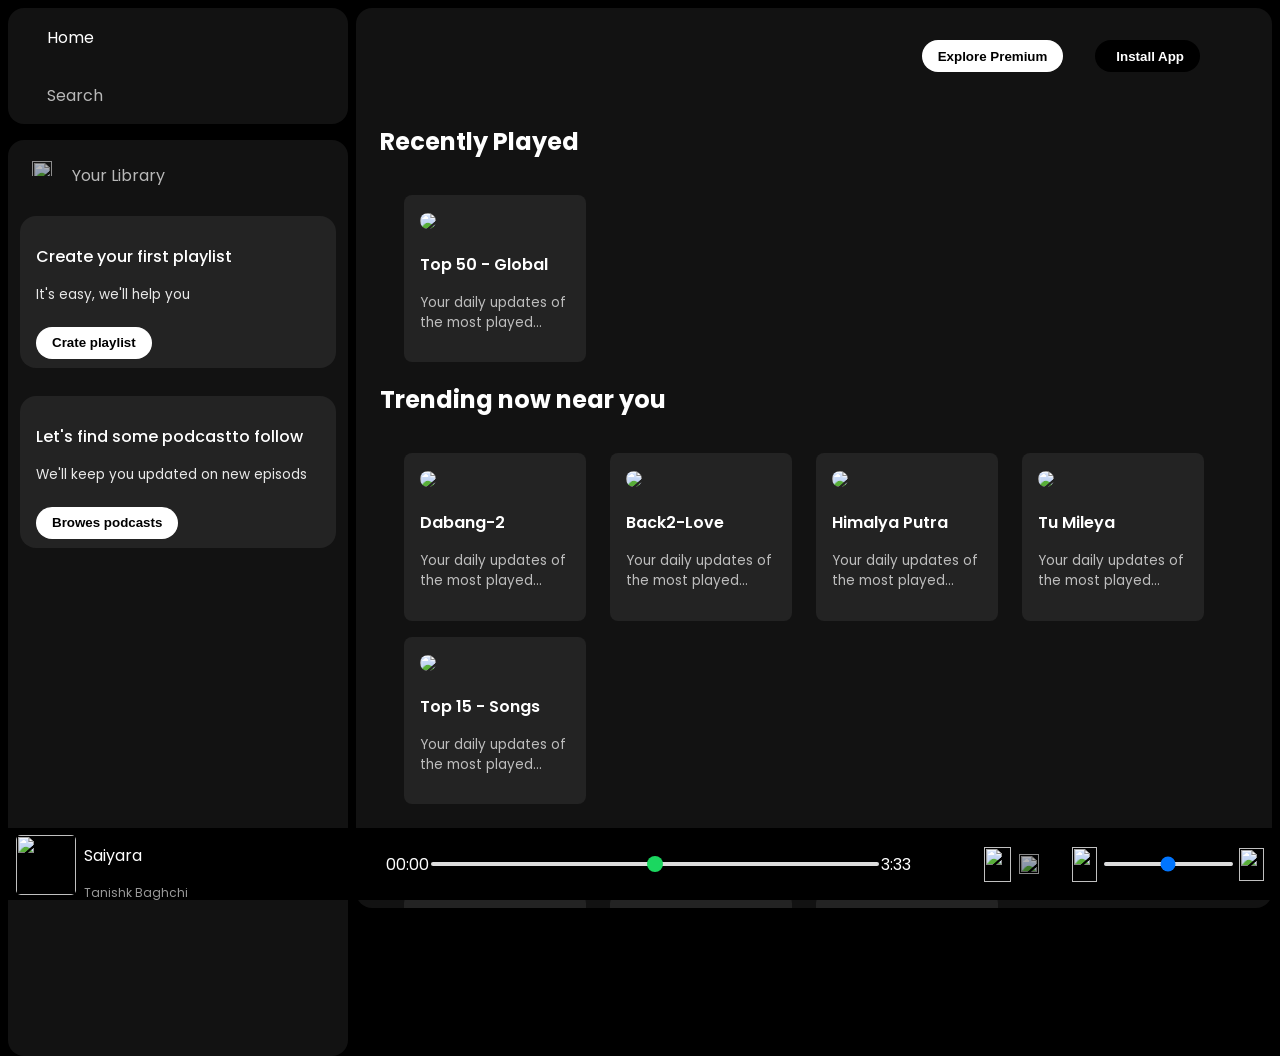
==== Clone_Spotify_Proj.html @ 9854eb1b "Add files via upload" ====
<!DOCTYPE html>
<html lang="en">
<head>
    <meta charset="UTF-8">
    <meta name="viewport" content="width=device-width, initial-scale=1.0">
    <link rel="stylesheet" href="https://cdnjs.cloudflare.com/ajax/libs/font-awesome/7.0.1/css/all.min.css" integrity="sha512-2SwdPD6INVrV/lHTZbO2nodKhrnDdJK9/kg2XD1r9uGqPo1cUbujc+IYdlYdEErWNu69gVcYgdxlmVmzTWnetw==" crossorigin="anonymous" referrerpolicy="no-referrer" />
    <link rel="icon" href="../Assets/Logo.png">
    <title>Spotify - Web Player: Music for everyone</title>
    <link rel="stylesheet" href="Clone_Spot_Pr.css">
    <link rel="preconnect" href="https://fonts.googleapis.com">
    <link rel="preconnect" href="https://fonts.gstatic.com" crossorigin>
    <link href="https://fonts.googleapis.com/css2?family=Montserrat:ital,wght@0,100..900;1,100..900&family=Poppins:wght@300;400;500;600;700&display=swap" rel="stylesheet">

</head>
<body>
    <div class="main">
        <div class="sidebar">
            <div class="nav">
                <div class="nav_option" style="opacity: 1;">
                    <i class="fa-solid fa-house"></i>
                    <a href="#">Home</a>
                </div>
                <div class="nav_option">
                    <i class="fa-solid fa-magnifying-glass"></i>
                    <a href="#">Search</a>
                </div>
            </div>
            <div class="library">
                <div class="options">
                    <div class="lib_option nav_option">
                        <img src="../Assets/library.png">
                        <a href="#">Your Library</a>
                    </div>    
                    <div class="icons">
                        <i class="fa-solid fa-plus"></i>
                        <i class="fa-solid fa-arrow-right"></i>
                    </div>
                </div>
                <div class="lib_box">
                    <div class="box">
                        <p class="box_p1">Create your first playlist</p>
                        <p class="box_p2">It's easy, we'll help you</p>
                        <button class="badge">Crate playlist</button>
                    </div>  
                    <div class="box">
                        <p class="box_p1">Let's find some podcastto follow</p>
                        <p class="box_p2">We'll keep you updated on new episods</p>
                        <button class="badge">Browes podcasts</button>
                    </div>    
                </div>
            </div>
        </div>
        <div class="main_content">
            <div class="sticky_nav">
                <div class="sticky_nav_icons">
                    <i class="fa-solid fa-chevron-left"></i>
                    <i class="fa-solid fa-chevron-right hide"></i>
                </div>
                <div class="sticky_nav_option">
                    <button class="badge  nav_item hide">Explore Premium</button>
                    <button class="badge nav_item dark_badge"><i class="fa-regular fa-circle-down" style="margin-right: 5px;"></i>Install App</button>
                    <i class="fa-regular fa-user nav_item"></i>
                </div>
                
            </div>
            <h2>Recently Played</h2>
            <div class="cards_container">
                <div class="card">
                    <img src="../Assets/cards.jpg">
                    <p class="card_title">Top 50 - Global</p>
                    <p class="card_info">Your daily updates of the most played...</p>
                </div>
            </div>
            <h2>Trending now near you</h2>
            <div class="cards_container">
                <div class="card">
                    <img src="../Assets/dabang.jpg">
                    <p class="card_title">Dabang-2</p>
                    <p class="card_info">Your daily updates of the most played...</p>
                </div>
                <div class="card">
                    <img src="../Assets/rahat.jpg">
                    <p class="card_title">Back2-Love</p>
                    <p class="card_info">Your daily updates of the most played...</p>
                </div>
                <div class="card">
                    <img src="../Assets/audio.jpg">
                    <p class="card_title">Himalya Putra</p>
                    <p class="card_info">Your daily updates of the most played...</p>
                </div>
                <div class="card">
                    <img src="../Assets/darshan.jpg">
                    <p class="card_title">Tu Mileya</p>
                    <p class="card_info">Your daily updates of the most played...</p>
                </div>
                <div class="card">
                    <img src="../Assets/rahat2.jpg">
                    <p class="card_title">Top 15 - Songs</p>
                    <p class="card_info">Your daily updates of the most played...</p>
                </div>

            </div>
            <h2>Featured Charts</h2>
            <div class="cards_container">
                <div class="card">
                    <img src="../Assets/top_songs.jpg">
                    <p class="card_title">Top Song - Global</p>
                    <p class="card_info">Your daily updates of the most played...</p>
                </div>
                <div class="card">
                    <img src="../Assets/top_india.jpg">
                    <p class="card_title">Top Songs - india</p>
                    <p class="card_info">Your daily updates of the most played...</p>
                </div>
                <div class="card">
                    <img src="../Assets/top_50.jpg">
                    <p class="card_title">Top 50 - Global</p>
                    <p class="card_info">Your daily updates of the most played...</p>
                </div>
            </div>   
            <div class="footer">
                <div class="line"></div>
            </div>
        </div>
        <div class="music_player">
            <div class="album">
                <div>
                <img src="../Assets/saiayara.jpg">
                </div>
                <div>
                <p class="daylight">Saiyara</p>
                <p class="david"> Tanishk Baghchi</p>
                </div>
                <!-- <i class="fa-regular fa-heart"></i> -->
            </div>
            <div class="player">
                <div class="player_controls">
                    <i class="fa-solid fa-shuffle player_control_icon"></i>
                    <i class="fa-solid fa-backward-step player_control_icon"></i>
                    <i class="fa-solid fa-circle-play player_control_icon" style="opacity: 1; font-size: 2rem;"></i>
                    <i class="fa-solid fa-forward-step player_control_icon"></i>
                    <i class="fa-solid fa-repeat player_control_icon"></i>
                </div>
                <div class="playback_bar">
                    <span class="curr_time">00:00</span>
                    <input type="range" min="0" max="100" class="progress_bar">
                    <span class="tot_time">3:33</span>
                </div>
            </div>
            <div class="control">
                <img src="../Assets/mike.png" class="right_con" style="height: 35px; width:27px;">
                <img src="../Assets/controls_icon3.png" class="right_con" style="height: 20px; width: 20px; opacity: 0.7;">
                <img src="../Assets/controls_icon4.png" class="right_con" style="height: 15px; width: 17px; opacity: 0.7;">
                <img src="../Assets/speaker.png" class="right_con" style="height: 35px; width: 25px; margin-right: 0.3rem;">
                <input type="range" class="range">
                <img src="../Assets/tv.png" class="right_con" style="height: 33px; width: 25px; margin-left: 0.3rem;">
                <i class="fa-solid fa-expand" class="right_con" style="opacity: 0.7;"></i>
            </div>
        </div>
    </div>
</body>
</html>
---- Clone_Spot_Pr.css ----
body{
    font-family: "Poppins", sans-serif;
    margin: 0;
    background-color: black;
    color: white;
    overflow: hidden;
} 
.main{
    display: flex;
    height: 100vh;
    padding: 0.5rem;
}
.sidebar{
   background-color: black;
    width: 340px;
    border-radius: 1rem; /*1rem= 16px*/
    margin-right: 0.5rem;


}
.main_content{
    background-color: #121212;
    flex: 1;
    border-radius: 1rem;
    overflow: auto;
    padding: 0 1.5rem 0 1.5rem;

}
.music_player{
    background-color: black;
    position: fixed;
    bottom: 0;
    width: 100%;
    height: 72px;
}
a{
    text-decoration: none;
    color: white;
}
.nav{
    background-color: #121212;
    border-radius: 1rem;
    display: flex;
    flex-direction: column;
    justify-content: center;
    height: 100px;
    padding: 0.5rem 0.7rem  ;
}
.nav_option{
    line-height: 2.5rem;
    opacity: 0.7;
    padding: 0.5rem 0.75rem;
}
.nav_option:hover{
    opacity:1.2;
}
.nav_option i{
    font-size: 1.25rem;
}
.nav_option a{
    font-size: 1rem;
    margin: 1rem;
}
.library{
    background-color: #121212;
    border-radius: 1rem;
    height: 100%;
    margin-top: 1rem;
    padding: 0.5rem 0.75rem;
}
.options{
    display: flex;
    justify-content: space-between;

}
.lib_option img{
    height: 1.25rem;
    width: 1.25rem;
}
.icons{
    font-size: 1.3rem;
    display: flex;
}
.icons i{
    opacity: 0.7;
    margin-right: 1rem;
}
.icons i:hover{
    opacity: 1;
}
.box{
    background-color:#232323;
    height: 8rem;
    border-radius: 1rem;
    margin: 0.75rem 0 1.75rem 0;
    padding:0.75rem 1rem ;

}
.box_p1{
    font-size: 1rem;
    font-weight: 500;
}
.box_p2{
    font-size: 0.85rem;
    opacity: 0.9;
}
.badge{
    background-color: #fff;
    border: none;
    border-radius: 100px;
    padding: 0.25rem 1rem;
    font-weight: 700;

    margin-top: 0.5rem;
    height: 2rem;
    width: fit-content;
}
.dark_badge{
    background-color: #000;
    color: #fff;
}
.sticky_nav{
    position: sticky;
    top: 0;
    display: flex;
    background-color: #121212;
    justify-content: space-between;
    align-items: center;
    padding: 1rem 0 1rem;
    z-index: 10;
}
.sticky_nav_icons i{
    margin-left: o.75rem;
}
.sticky_nav_option{
    display: flex;
    justify-content: center;
    align-items: center;
}
.nav_item{
    margin: 1rem;
}
@media(max-width:1000px){
    .hide{
        display: none;
    }
}
.card{
    background-color: #232323;
    width: 150px;
    border-radius: 0.5rem;
    padding: 1rem;
    margin-left: 1.5rem;
    margin-top: 1rem;
    
}
.cards_container{
    display: flex;
    flex-wrap: wrap;
}
.card img{
    width: 100%;
    border-radius: 0.5rem;
}
.card_title{
    font-weight: 600;
}
.card_info{
    font-size: 0.85rem;
    opacity: 0.7;
}
.footer{
    height: 300px;
    display: flex;
    align-items: center;
    justify-content: center;
}
.line{
    width: 90%;
    height: 50%;
    border-top:1px solid white;
    opacity: 0.4;

}
.music_player{
    display: flex;
    justify-content: space-between ;
    align-items: center;
    
}
.album{
    width: 25%;
    display: flex;
    /* flex-wrap: wrap; */
    padding: 1.3rem 0 0.5rem 0;
    
}
.album img{
    height: 60px;
    width: 60px;
    border-radius: 0.8rem;
    padding: 0.5rem;
    
    

}
.player{
    width: 50%;
}
.control{
    width: 25%;
}
.player_controls{
    display: flex;
    justify-content: center;
    align-items: center;
}
.player_control_icon{
    margin-right: 1.75rem;
    opacity: 0.7;
}
.player_control_icon:hover{
    opacity: 1;
}
.playback_bar{
    display: flex;
    justify-content: center;
    align-items: center;
}
.progress_bar{
    width: 70%;
    appearance: none;
    background-color: transparent;
    cursor: pointer;
}
.progress_bar::-webkit-slider-runnable-track{
    background-color: #ddd;
    border-radius: 100px;
    height: 0.2rem;
}
.progress_bar::-webkit-slider-thumb{
    appearance: none;
    height: 1rem;
    width: 1rem;
    background-color: #1bd760;
    border-radius: 50%;
    margin-top: -6px;
}
.control{
    display: flex;
    justify-content: center;
    align-items: center;
}
.right_con{
    margin-right: 0.5rem;
    height: 1rem;
    width: 1rem;
    opacity: 1;
}
.range::-webkit-slider-runnable-track{
    background-color: #ddd;
    border-radius: 100px;
    height: 0.2rem;  
}
.range::-webkit-slider-thumb{
    appearance: none;
    height: 1rem;
    width: 1rem;
    background-color: #fff;
    border-radius: 50%;
    margin-top: -6px;
}
.david{
    font-size: 12px;
    opacity: 0.6;
}
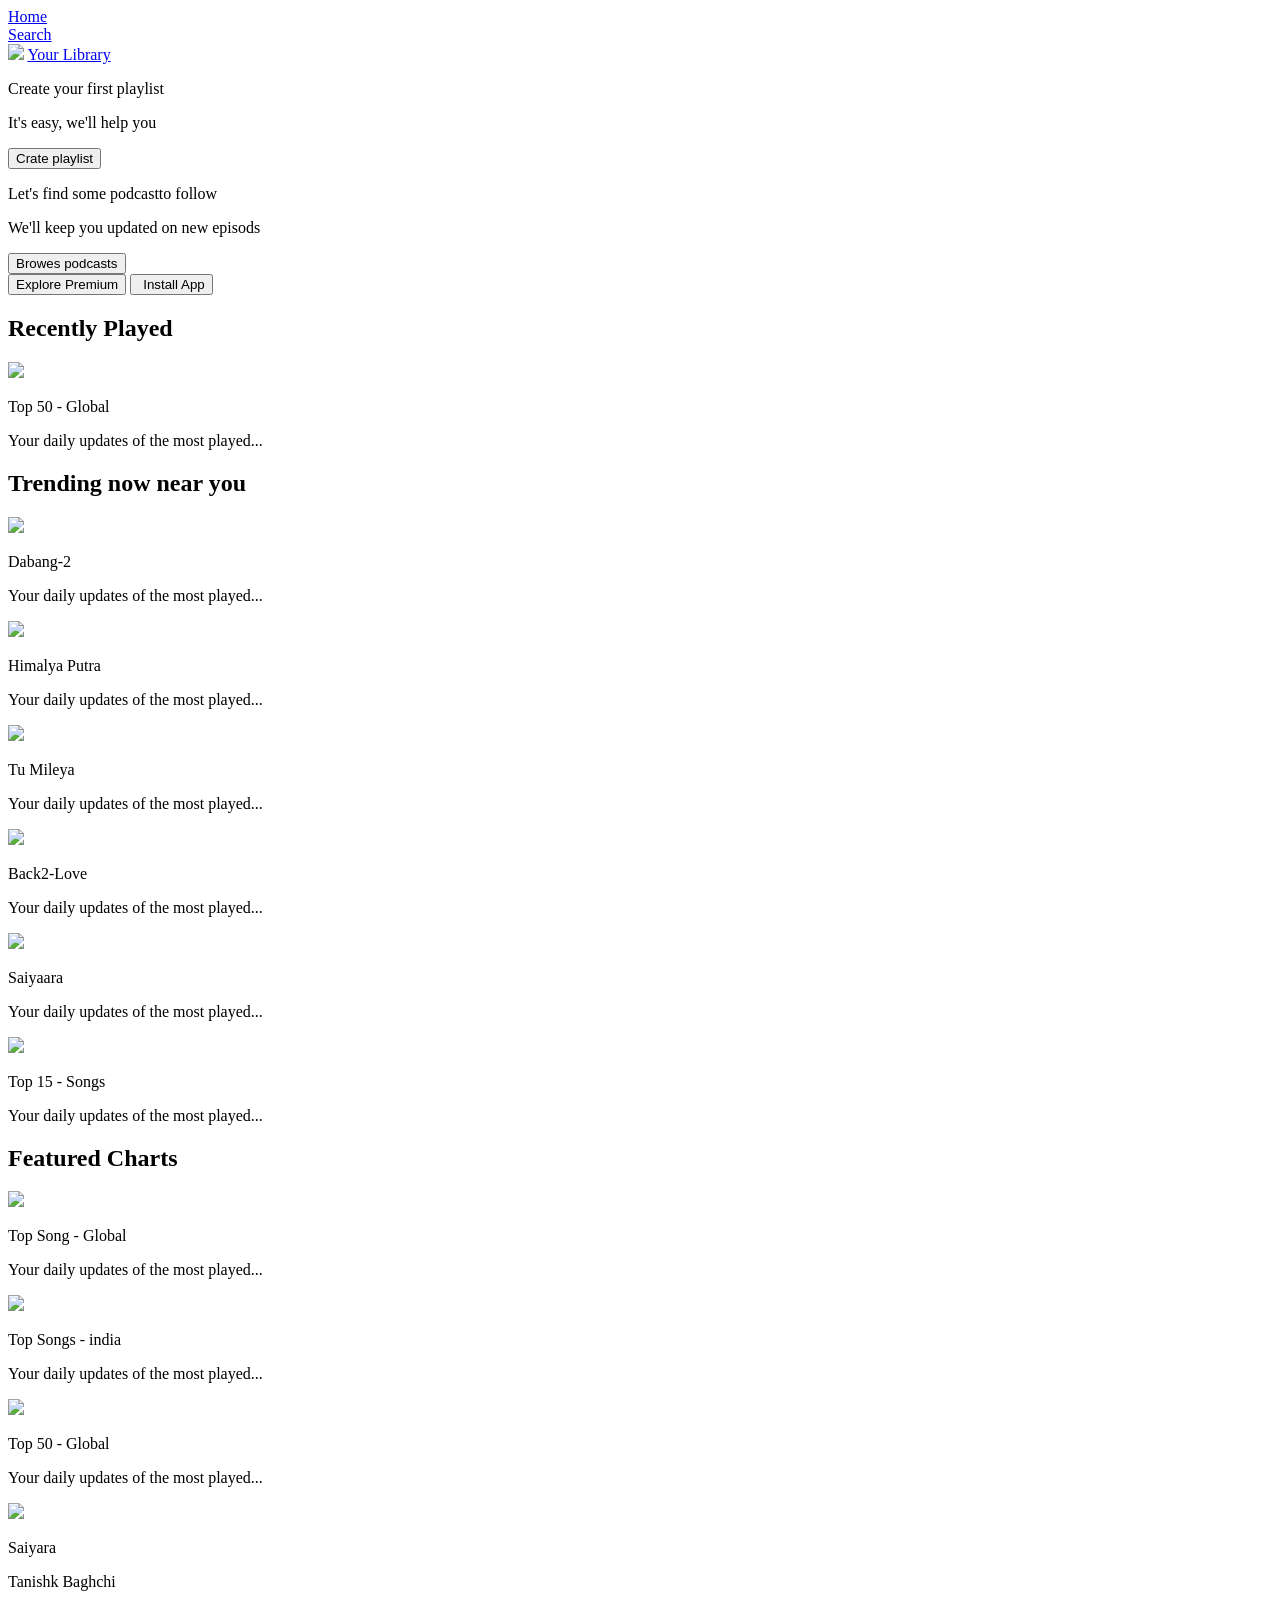
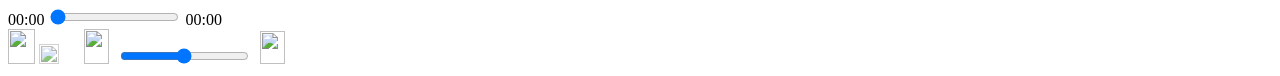
==== commit 26d38234: "Refactor Clone_Spotify_Proj.html structure and paths Updated HTML structure and fixed file paths for" ====
--- a/Clone_Spotify_Proj.html
+++ b/Clone_Spotify_Proj.html
@@ -1,162 +1,621 @@
 <!DOCTYPE html>
 <html lang="en">
+
 <head>
+
     <meta charset="UTF-8">
+
     <meta name="viewport" content="width=device-width, initial-scale=1.0">
-    <link rel="stylesheet" href="https://cdnjs.cloudflare.com/ajax/libs/font-awesome/7.0.1/css/all.min.css" integrity="sha512-2SwdPD6INVrV/lHTZbO2nodKhrnDdJK9/kg2XD1r9uGqPo1cUbujc+IYdlYdEErWNu69gVcYgdxlmVmzTWnetw==" crossorigin="anonymous" referrerpolicy="no-referrer" />
-    <link rel="icon" href="../Assets/Logo.png">
+
+    <!-- Font Awesome -->
+    <link
+        rel="stylesheet"
+        href="https://cdnjs.cloudflare.com/ajax/libs/font-awesome/7.0.1/css/all.min.css"
+        integrity="sha512-2SwdPD6INVrV/lHTZbO2nodKhrnDdJK9/kg2XD1r9uGqPo1cUbujc+IYdlYdEErWNu69gVcYgdxlmVmzTWnetw=="
+        crossorigin="anonymous"
+        referrerpolicy="no-referrer"
+    />
+
+    <!-- Favicon -->
+    <link rel="icon" href="../../Assets/Logo.png">
+
     <title>Spotify - Web Player: Music for everyone</title>
-    <link rel="stylesheet" href="Clone_Spot_Pr.css">
+
+    <!-- CSS -->
+    <link rel="stylesheet" href="style.css">
+
+    <!-- Google Fonts -->
     <link rel="preconnect" href="https://fonts.googleapis.com">
     <link rel="preconnect" href="https://fonts.gstatic.com" crossorigin>
-    <link href="https://fonts.googleapis.com/css2?family=Montserrat:ital,wght@0,100..900;1,100..900&family=Poppins:wght@300;400;500;600;700&display=swap" rel="stylesheet">
+
+    <link
+        href="https://fonts.googleapis.com/css2?family=Montserrat:ital,wght@0,100..900;1,100..900&family=Poppins:wght@300;400;500;600;700&display=swap"
+        rel="stylesheet"
+    >
 
 </head>
+
+
 <body>
+
     <div class="main">
+
+        <!-- ================= SIDEBAR ================= -->
+
         <div class="sidebar">
+
+            <!-- Navigation -->
+
             <div class="nav">
+
                 <div class="nav_option" style="opacity: 1;">
+
                     <i class="fa-solid fa-house"></i>
+
                     <a href="#">Home</a>
-                </div>
+
+                </div>
+
+
                 <div class="nav_option">
+
                     <i class="fa-solid fa-magnifying-glass"></i>
+
                     <a href="#">Search</a>
-                </div>
-            </div>
+
+                </div>
+
+            </div>
+
+
+            <!-- Library -->
+
             <div class="library">
+
                 <div class="options">
+
                     <div class="lib_option nav_option">
-                        <img src="../Assets/library.png">
+
+                        <img src="../../Assets/library.png">
+
                         <a href="#">Your Library</a>
-                    </div>    
+
+                    </div>
+
+
                     <div class="icons">
+
                         <i class="fa-solid fa-plus"></i>
+
                         <i class="fa-solid fa-arrow-right"></i>
+
                     </div>
-                </div>
+
+                </div>
+
+
                 <div class="lib_box">
+
+                    <!-- Playlist Box -->
+
                     <div class="box">
-                        <p class="box_p1">Create your first playlist</p>
-                        <p class="box_p2">It's easy, we'll help you</p>
-                        <button class="badge">Crate playlist</button>
-                    </div>  
+
+                        <p class="box_p1">
+                            Create your first playlist
+                        </p>
+
+                        <p class="box_p2">
+                            It's easy, we'll help you
+                        </p>
+
+                        <button class="badge">
+                            Crate playlist
+                        </button>
+
+                    </div>
+
+
+                    <!-- Podcast Box -->
+
                     <div class="box">
-                        <p class="box_p1">Let's find some podcastto follow</p>
-                        <p class="box_p2">We'll keep you updated on new episods</p>
-                        <button class="badge">Browes podcasts</button>
-                    </div>    
-                </div>
-            </div>
+
+                        <p class="box_p1">
+                            Let's find some podcastto follow
+                        </p>
+
+                        <p class="box_p2">
+                            We'll keep you updated on new episods
+                        </p>
+
+                        <button class="badge">
+                            Browes podcasts
+                        </button>
+
+                    </div>
+
+                </div>
+
+            </div>
+
         </div>
+
+
+        <!-- ================= MAIN CONTENT ================= -->
+
         <div class="main_content">
+
+
+            <!-- Sticky Navigation -->
+
             <div class="sticky_nav">
+
                 <div class="sticky_nav_icons">
+
                     <i class="fa-solid fa-chevron-left"></i>
+
                     <i class="fa-solid fa-chevron-right hide"></i>
-                </div>
+
+                </div>
+
+
                 <div class="sticky_nav_option">
-                    <button class="badge  nav_item hide">Explore Premium</button>
-                    <button class="badge nav_item dark_badge"><i class="fa-regular fa-circle-down" style="margin-right: 5px;"></i>Install App</button>
+
+                    <button class="badge nav_item hide">
+                        Explore Premium
+                    </button>
+
+
+                    <button class="badge nav_item dark_badge">
+
+                        <i
+                            class="fa-regular fa-circle-down"
+                            style="margin-right: 5px;">
+                        </i>
+
+                        Install App
+
+                    </button>
+
+
                     <i class="fa-regular fa-user nav_item"></i>
+
+                </div>
+
+            </div>
+
+
+            <!-- ================= RECENTLY PLAYED ================= -->
+
+            <h2>Recently Played</h2>
+
+
+            <div class="cards_container">
+
+                <div class="card">
+
+                    <img src="../../Assets/cards.jpg">
+
+                    <p class="card_title">
+                        Top 50 - Global
+                    </p>
+
+                    <p class="card_info">
+                        Your daily updates of the most played...
+                    </p>
+
+                </div>
+
+            </div>
+
+
+            <!-- ================= TRENDING ================= -->
+
+            <h2>Trending now near you</h2>
+
+
+            <div class="cards_container">
+
+
+                <!-- DABANG-2 -->
+
+                <div
+                    class="card"
+                    data-song="../../Assets/Dabang-2.mp3"
+                    data-artist="Dabang-2 Artist"
+                    data-image="../../Assets/dabang.jpg"
+                >
+
+                    <img src="../../Assets/dabang.jpg">
+
+                    <p class="card_title">
+                        Dabang-2
+                    </p>
+
+                    <p class="card_info">
+                        Your daily updates of the most played...
+                    </p>
+
+                </div>
+
+
+                <!-- HIMALYA PUTRA -->
+
+                <div
+                    class="card"
+                    data-song="../../Assets/Himalya Putra.mp3"
+                    data-artist="Himalya"
+                    data-image="../../Assets/audio.jpg"
+                >
+
+                    <img src="../../Assets/audio.jpg">
+
+                    <p class="card_title">
+                        Himalya Putra
+                    </p>
+
+                    <p class="card_info">
+                        Your daily updates of the most played...
+                    </p>
+
+                </div>
+
+
+                <!-- TU MILEYA -->
+
+                <div
+                    class="card"
+                    data-song="../../Assets/Tu Mileya.mp3"
+                    data-artist="Darshan Raval"
+                    data-image="../../Assets/darshan.jpg"
+                >
+
+                    <img src="../../Assets/darshan.jpg">
+
+                    <p class="card_title">
+                        Tu Mileya
+                    </p>
+
+                    <p class="card_info">
+                        Your daily updates of the most played...
+                    </p>
+
+                </div>
+
+                <!-- BACK2-LOVE -->
+
+                <div
+                    class="card"
+                    data-song="../../Assets/Back2-Love.mp3"
+                    data-artist="Rahat Fateh Ali Khan"
+                    data-image="../../Assets/rahat.jpg"
+                >
+
+                    <img src="../../Assets/rahat.jpg">
+
+                    <p class="card_title">
+                        Back2-Love
+                    </p>
+
+                    <p class="card_info">
+                        Your daily updates of the most played...
+                    </p>
+
+                </div>
+                <!-- SAIYAARA -->
+
+                <div
+                    class="card"
+                    data-song="../../Assets/songs.mp3"
+                    data-artist="Tanishk Bagchi"
+                    data-image="../../Assets/saiayara.jpg"
+                >
+
+                    <img src="../../Assets/saiayara.jpg">
+
+                    <p class="card_title">
+                        Saiyaara
+                    </p>
+
+                    <p class="card_info">
+                        Your daily updates of the most played...
+                    </p>
+
+                </div>
+
+
+                <!-- TOP 15 SONGS -->
+
+                <div class="card">
+
+                    <img src="../../Assets/rahat2.jpg">
+
+                    <p class="card_title">
+                        Top 15 - Songs
+                    </p>
+
+                    <p class="card_info">
+                        Your daily updates of the most played...
+                    </p>
+
+                </div>
+
+            </div>
+
+
+            <!-- ================= FEATURED CHARTS ================= -->
+
+            <h2>Featured Charts</h2>
+
+
+            <div class="cards_container">
+
+
+                <!-- TOP SONG GLOBAL -->
+
+                <div class="card">
+
+                    <img src="../../Assets/top_songs.jpg">
+
+                    <p class="card_title">
+                        Top Song - Global
+                    </p>
+
+                    <p class="card_info">
+                        Your daily updates of the most played...
+                    </p>
+
                 </div>
                 
-            </div>
-            <h2>Recently Played</h2>
-            <div class="cards_container">
+
+
+                <!-- TOP SONGS INDIA -->
+
                 <div class="card">
-                    <img src="../Assets/cards.jpg">
-                    <p class="card_title">Top 50 - Global</p>
-                    <p class="card_info">Your daily updates of the most played...</p>
-                </div>
-            </div>
-            <h2>Trending now near you</h2>
-            <div class="cards_container">
+
+                    <img src="../../Assets/top_india.jpg">
+
+                    <p class="card_title">
+                        Top Songs - india
+                    </p>
+
+                    <p class="card_info">
+                        Your daily updates of the most played...
+                    </p>
+
+                </div>
+
+
+                <!-- TOP 50 GLOBAL -->
+
                 <div class="card">
-                    <img src="../Assets/dabang.jpg">
-                    <p class="card_title">Dabang-2</p>
-                    <p class="card_info">Your daily updates of the most played...</p>
-                </div>
-                <div class="card">
-                    <img src="../Assets/rahat.jpg">
-                    <p class="card_title">Back2-Love</p>
-                    <p class="card_info">Your daily updates of the most played...</p>
-                </div>
-                <div class="card">
-                    <img src="../Assets/audio.jpg">
-                    <p class="card_title">Himalya Putra</p>
-                    <p class="card_info">Your daily updates of the most played...</p>
-                </div>
-                <div class="card">
-                    <img src="../Assets/darshan.jpg">
-                    <p class="card_title">Tu Mileya</p>
-                    <p class="card_info">Your daily updates of the most played...</p>
-                </div>
-                <div class="card">
-                    <img src="../Assets/rahat2.jpg">
-                    <p class="card_title">Top 15 - Songs</p>
-                    <p class="card_info">Your daily updates of the most played...</p>
-                </div>
-
-            </div>
-            <h2>Featured Charts</h2>
-            <div class="cards_container">
-                <div class="card">
-                    <img src="../Assets/top_songs.jpg">
-                    <p class="card_title">Top Song - Global</p>
-                    <p class="card_info">Your daily updates of the most played...</p>
-                </div>
-                <div class="card">
-                    <img src="../Assets/top_india.jpg">
-                    <p class="card_title">Top Songs - india</p>
-                    <p class="card_info">Your daily updates of the most played...</p>
-                </div>
-                <div class="card">
-                    <img src="../Assets/top_50.jpg">
-                    <p class="card_title">Top 50 - Global</p>
-                    <p class="card_info">Your daily updates of the most played...</p>
-                </div>
-            </div>   
+
+                    <img src="../../Assets/top_50.jpg">
+
+                    <p class="card_title">
+                        Top 50 - Global
+                    </p>
+
+                    <p class="card_info">
+                        Your daily updates of the most played...
+                    </p>
+
+                </div>
+
+            </div>
+
+
+            <!-- ================= FOOTER ================= -->
+
             <div class="footer">
+
                 <div class="line"></div>
-            </div>
+
+            </div>
+
         </div>
+
+
+        <!-- ================= MUSIC PLAYER ================= -->
+
         <div class="music_player">
+
+
+            <!-- AUDIO -->
+
+            <audio
+                id="audioPlayer"
+                src="../../Assets/songs.mp3">
+            </audio>
+
+
+            <!-- ================= ALBUM INFO ================= -->
+
             <div class="album">
+
                 <div>
-                <img src="../Assets/saiayara.jpg">
-                </div>
+
+                    <img
+                        id="playerImage"
+                        src="../../Assets/saiayara.jpg">
+
+                </div>
+
+
                 <div>
-                <p class="daylight">Saiyara</p>
-                <p class="david"> Tanishk Baghchi</p>
-                </div>
-                <!-- <i class="fa-regular fa-heart"></i> -->
-            </div>
+
+                    <p
+                        id="playerTitle"
+                        class="daylight">
+                        Saiyara
+                    </p>
+
+
+                    <p
+                        id="playerArtist"
+                        class="david">
+                        Tanishk Baghchi
+                    </p>
+
+                </div>
+
+            </div>
+
+
+            <!-- ================= PLAYER ================= -->
+
             <div class="player">
+
+
+                <!-- PLAYER CONTROLS -->
+
                 <div class="player_controls">
-                    <i class="fa-solid fa-shuffle player_control_icon"></i>
-                    <i class="fa-solid fa-backward-step player_control_icon"></i>
-                    <i class="fa-solid fa-circle-play player_control_icon" style="opacity: 1; font-size: 2rem;"></i>
-                    <i class="fa-solid fa-forward-step player_control_icon"></i>
-                    <i class="fa-solid fa-repeat player_control_icon"></i>
-                </div>
+
+
+                    <!-- Shuffle -->
+
+                    <i id="shuffleBtn"
+                        class="fa-solid fa-shuffle player_control_icon">
+                    </i>
+
+                    <!-- Previous -->
+
+                    <i
+                        id="previousBtn"
+                        class="fa-solid fa-backward-step player_control_icon">
+                    </i>
+
+                    <!--Play Pause Button-->
+
+                    <i id="playPauseBtn"
+                        class="fa-solid fa-circle-play player_control_icon"
+                        style="opacity: 1; font-size: 2rem;">
+                    </i>
+
+
+                    <!-- Next -->
+
+                    <i
+                        id="nextBtn"
+                        class="fa-solid fa-forward-step player_control_icon">
+                    </i>
+
+
+                    <!-- Repeat -->
+
+                    <i
+                        class="fa-solid fa-repeat player_control_icon">
+                    </i>
+
+                </div>
+
+
+                <!-- ================= PROGRESS BAR ================= -->
+
                 <div class="playback_bar">
-                    <span class="curr_time">00:00</span>
-                    <input type="range" min="0" max="100" class="progress_bar">
-                    <span class="tot_time">3:33</span>
-                </div>
-            </div>
+
+
+                    <span class="curr_time">
+                        00:00
+                    </span>
+
+
+                    <input
+                        type="range"
+                        min="0"
+                        max="100"
+                        value="0"
+                        class="progress_bar"
+                    >
+
+
+                    <span class="tot_time">00:00
+                        
+                    </span>
+
+                </div>
+
+            </div>
+
+
+            <!-- ================= RIGHT CONTROLS ================= -->
+
             <div class="control">
-                <img src="../Assets/mike.png" class="right_con" style="height: 35px; width:27px;">
-                <img src="../Assets/controls_icon3.png" class="right_con" style="height: 20px; width: 20px; opacity: 0.7;">
-                <img src="../Assets/controls_icon4.png" class="right_con" style="height: 15px; width: 17px; opacity: 0.7;">
-                <img src="../Assets/speaker.png" class="right_con" style="height: 35px; width: 25px; margin-right: 0.3rem;">
-                <input type="range" class="range">
-                <img src="../Assets/tv.png" class="right_con" style="height: 33px; width: 25px; margin-left: 0.3rem;">
-                <i class="fa-solid fa-expand" class="right_con" style="opacity: 0.7;"></i>
-            </div>
+
+
+                <!-- Microphone -->
+
+                <img
+                    src="../../Assets/mike.png"
+                    class="right_con"
+                    style="height: 35px; width: 27px;"
+                >
+
+
+                <!-- Control Icon -->
+
+                <img
+                    src="../../Assets/controls_icon3.png"
+                    class="right_con"
+                    style="height: 20px; width: 20px; opacity: 0.7;"
+                >
+
+
+                <!-- Control Icon -->
+
+                <img
+                    src="../../Assets/controls_icon4.png"
+                    class="right_con"
+                    style="height: 15px; width: 17px; opacity: 0.7;"
+                >
+
+
+                <!-- Speaker -->
+
+                <img
+                    src="../../Assets/speaker.png"
+                    class="right_con"
+                    style="height: 35px; width: 25px; margin-right: 0.3rem;"
+                >
+
+
+                <!-- Volume -->
+
+                <input
+                    type="range"
+                    min="0"
+                    max="100"
+                    value="50"
+                    class="range"
+                >
+
+
+                <!-- TV -->
+
+                <img
+                    src="../../Assets/tv.png"
+                    class="right_con"
+                    style="height: 33px; width: 25px; margin-left: 0.3rem;"
+                >
+
+
+                <!-- Full Screen -->
+
+                <i
+                    class="fa-solid fa-expand right_con"
+                    style="opacity: 0.7;">
+                </i>
+
+            </div>
+
         </div>
+
     </div>
+
+
+    <!-- ================= JAVASCRIPT ================= -->
+
+    <script src="app.js"></script>
+
 </body>
-</html>+
+</html>
